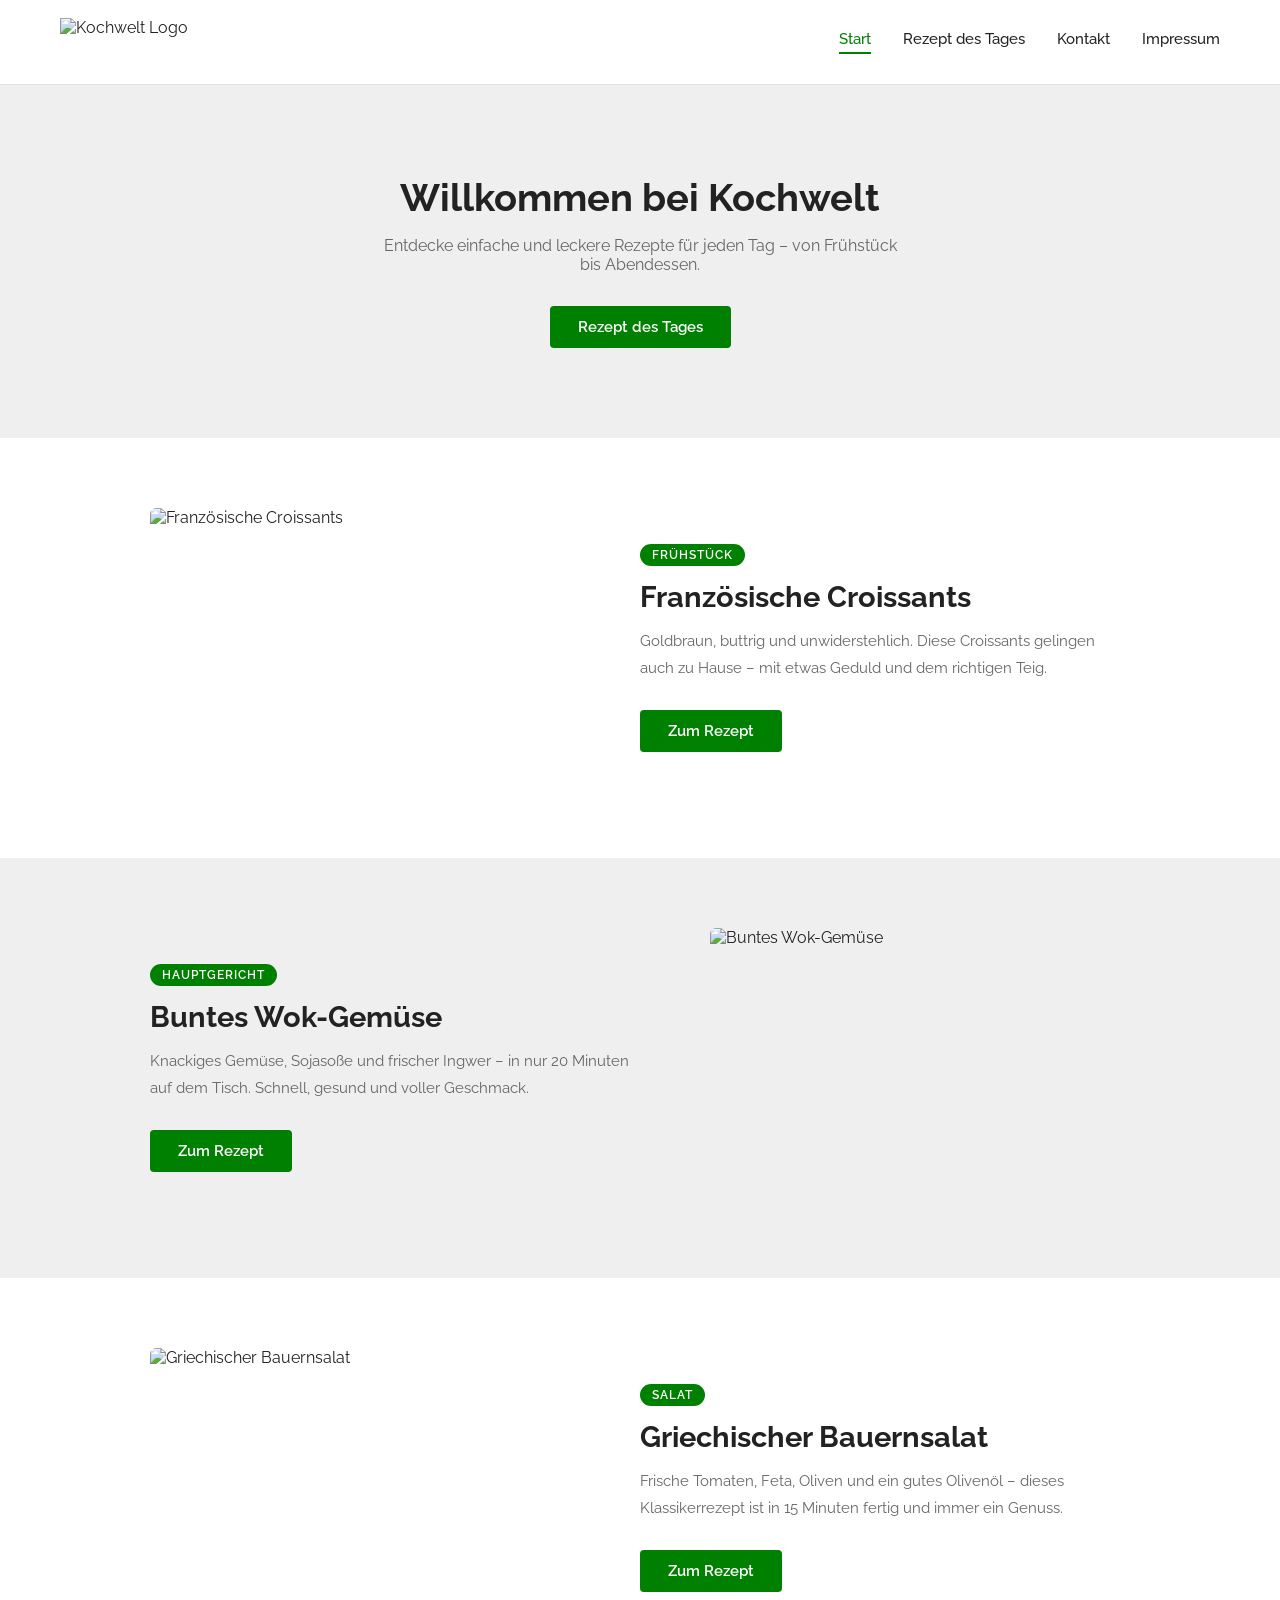
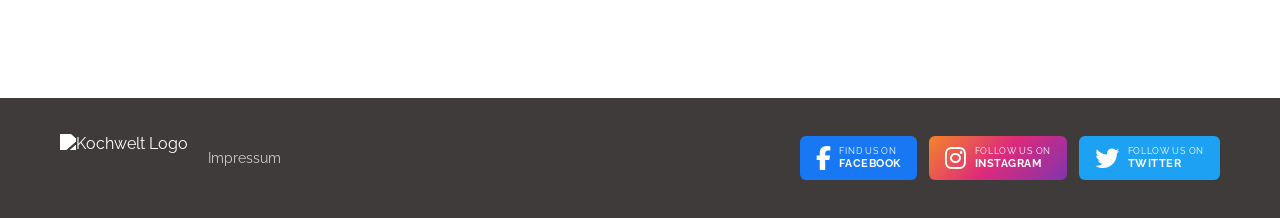
==== index.html @ 2f254ff5 "Add files via upload" ====
<!DOCTYPE html>
<html lang="de">
<head>
  <meta charset="UTF-8" />
  <meta name="viewport" content="width=device-width, initial-scale=1.0" />
  <title>Kochwelt – Startseite</title>
  <link rel="stylesheet" href="style.css" />
  <link rel="stylesheet" href="https://cdnjs.cloudflare.com/ajax/libs/font-awesome/6.5.0/css/all.min.css" />
</head>
<body>

  <!-- HEADER -->
  <header>
    <a href="index.html" class="logo">
      <img src="img/logo.png" alt="Kochwelt Logo" />
    </a>
    <button class="nav-toggle" aria-label="Menü öffnen" onclick="this.closest('header').querySelector('nav').classList.toggle('open')">
      <span></span>
      <span></span>
      <span></span>
    </button>
    <nav>
      <a href="index.html" class="active">Start</a>
      <a href="rezept-des-tages.html">Rezept des Tages</a>
      <a href="kontakt.html">Kontakt</a>
      <a href="impressum.html">Impressum</a>
    </nav>
  </header>

  <!-- HERO -->
  <section class="hero">
    <div class="hero-content fly-up">
      <h1>Willkommen bei Kochwelt</h1>
      <p>Entdecke einfache und leckere Rezepte für jeden Tag – von Frühstück bis Abendessen.</p>
      <a href="rezept-des-tages.html" class="btn-green">Rezept des Tages</a>
    </div>
  </section>

  <!-- REZEPT 1 — Bild links, Text rechts -->
  <section class="showcase-section bg-white">
    <div class="showcase fly-left">
      <img src="img/croissant.jpg" alt="Französische Croissants" />
      <div class="showcase-text">
        <span class="showcase-tag">Frühstück</span>
        <h2>Französische Croissants</h2>
        <p>Goldbraun, buttrig und unwiderstehlich. Diese Croissants gelingen auch zu Hause – mit etwas Geduld und dem richtigen Teig.</p>
        <a href="rezept-croissant.html" class="btn-green">Zum Rezept</a>
      </div>
    </div>
  </section>

  <!-- REZEPT 2 — Text links, Bild rechts -->
  <section class="showcase-section bg-gray">
    <div class="showcase showcase-reverse fly-right">
      <img src="img/wok.jpg" alt="Buntes Wok-Gemüse" />
      <div class="showcase-text">
        <span class="showcase-tag">Hauptgericht</span>
        <h2>Buntes Wok-Gemüse</h2>
        <p>Knackiges Gemüse, Sojasoße und frischer Ingwer – in nur 20 Minuten auf dem Tisch. Schnell, gesund und voller Geschmack.</p>
        <a href="rezept-wok.html" class="btn-green">Zum Rezept</a>
      </div>
    </div>
  </section>

  <!-- REZEPT 3 — Bild links, Text rechts -->
  <section class="showcase-section bg-white">
    <div class="showcase fly-left">
      <img src="img/salad.jpg" alt="Griechischer Bauernsalat" />
      <div class="showcase-text">
        <span class="showcase-tag">Salat</span>
        <h2>Griechischer Bauernsalat</h2>
        <p>Frische Tomaten, Feta, Oliven und ein gutes Olivenöl – dieses Klassikerrezept ist in 15 Minuten fertig und immer ein Genuss.</p>
        <a href="rezept-bauernsalat.html" class="btn-green">Zum Rezept</a>
      </div>
    </div>
  </section>

  <!-- FOOTER -->
  <footer>
    <div class="footer-left">
      <a href="index.html" class="logo">
        <img src="img/logo.png" alt="Kochwelt Logo" />
      </a>
      <a href="impressum.html" class="footer-impressum">Impressum</a>
    </div>
    <div class="social-links">
      <a href="https://www.facebook.com/?locale=de_DE" target="_blank" class="social-btn facebook">
        <i class="fa-brands fa-facebook-f"></i>
        <div><span class="find-text">Find us on</span>Facebook</div>
      </a>
      <a href="https://www.instagram.com/" target="_blank" class="social-btn instagram">
        <i class="fa-brands fa-instagram"></i>
        <div><span class="find-text">Follow us on</span>Instagram</div>
      </a>
      <a href="https://x.com/?lang=de" target="_blank" class="social-btn twitter">
        <i class="fa-brands fa-twitter"></i>
        <div><span class="find-text">Follow us on</span>Twitter</div>
      </a>
    </div>
  </footer>

  <script>
    const observer = new IntersectionObserver((entries) => {
      entries.forEach(entry => {
        if (entry.isIntersecting) entry.target.classList.add('visible');
      });
    }, { threshold: 0.15 });

    document.querySelectorAll('.fly-left, .fly-right, .fly-up').forEach(el => {
      observer.observe(el);
    });
  </script>

</body>
</html>
---- style.css ----
/* ===========================
   Kochwelt — Global Styles
   Font: Raleway (Google Fonts)
   =========================== */

@import url('https://fonts.googleapis.com/css2?family=Raleway:wght@300;400;500;600;700&display=swap');

*, *::before, *::after {
  box-sizing: border-box;
  margin: 0;
  padding: 0;
}

:root {
  --green:   #008001;
  --white:   #ffffff;
  --gray-bg: #efefef;
  --footer:  #403b3b;
  --text:    #222222;
  --muted:   #666666;
}

body {
  font-family: 'Raleway', sans-serif;
  color: var(--text);
  background: var(--white);
  min-width: 320px;
}

a {
  color: inherit;
  text-decoration: none;
}

img {
  display: block;
  max-width: 100%;
}

/* ===========================
   HEADER / NAV
   =========================== */

header {
  display: flex;
  align-items: center;
  justify-content: space-between;
  padding: 18px 60px;
  background: var(--white);
  border-bottom: 1px solid #e0e0e0;
}

.logo {
  display: flex;
  align-items: center;
  gap: 10px;
}

.logo img {
  height: 48px;
  width: auto;
}

.logo-text {
  font-size: 1.5rem;
  font-weight: 600;
  letter-spacing: 0.02em;
}

nav {
  display: flex;
  gap: 32px;
}

nav a {
  font-size: 0.95rem;
  font-weight: 500;
  color: var(--text);
  padding-bottom: 4px;
  border-bottom: 2px solid transparent;
  transition: border-color 0.2s;
}

nav a:hover {
  border-bottom-color: var(--green);
}

nav a.active {
  color: var(--green);
  border-bottom-color: var(--green);
}

/* ===========================
   FOOTER
   =========================== */

footer {
  background: var(--footer);
  color: #cccccc;
  padding: 36px 60px;
  display: flex;
  align-items: center;
  justify-content: space-between;
}

footer .logo img {
  filter: brightness(0) invert(1);
}

footer .logo-text {
  color: var(--white);
  font-size: 1.3rem;
}

.footer-left {
  display: flex;
  align-items: center;
  gap: 20px;
}

.footer-impressum {
  font-size: 0.85rem;
  color: #cccccc;
  border-bottom: 1px solid transparent;
  transition: border-color 0.2s, color 0.2s;
}

.footer-impressum:hover {
  color: var(--white);
  border-bottom-color: var(--white);
}

.social-links {
  display: flex;
  gap: 12px;
  align-items: center;
}

.social-btn {
  display: flex;
  align-items: center;
  gap: 8px;
  padding: 10px 16px;
  border-radius: 6px;
  font-size: 0.7rem;
  font-weight: 700;
  letter-spacing: 0.05em;
  color: var(--white);
  text-transform: uppercase;
  line-height: 1.2;
}

.social-btn .find-text {
  font-size: 0.55rem;
  font-weight: 400;
  text-transform: uppercase;
  display: block;
  letter-spacing: 0.08em;
}

.social-btn i {
  font-size: 1.5rem;
}

.social-btn.facebook  { background: #1877f2; }
.social-btn.instagram { background: linear-gradient(135deg, #f58529, #dd2a7b, #8134af); }
.social-btn.twitter   { background: #1da1f2; }

/* ===========================
   REZEPT DES TAGES — FEATURED
   =========================== */

.featured-recipe {
  display: flex;
  align-items: center;
  gap: 60px;
  padding: 60px 60px;
  background: var(--white);
  max-width: 1200px;
  margin: 0 auto;
}

.featured-recipe .recipe-img {
  width: 340px;
  height: 240px;
  object-fit: cover;
  border-radius: 4px;
  flex-shrink: 0;
}

.featured-recipe .recipe-info h1 {
  font-size: 1.8rem;
  font-weight: 700;
  margin-bottom: 16px;
}

.featured-recipe .recipe-info p {
  font-size: 0.95rem;
  line-height: 1.7;
  color: var(--muted);
  margin-bottom: 28px;
}

/* ===========================
   BUTTONS
   =========================== */

.btn-green {
  display: inline-block;
  background: var(--green);
  color: var(--white);
  padding: 12px 28px;
  font-family: 'Raleway', sans-serif;
  font-size: 0.95rem;
  font-weight: 600;
  border: none;
  border-radius: 4px;
  cursor: pointer;
  transition: background 0.2s;
}

.btn-green:hover {
  background: #006600;
}

/* ===========================
   LUST AUF WAS NEUES — CARDS
   =========================== */

.new-recipes {
  background: var(--gray-bg);
  padding: 60px;
  text-align: center;
}

.new-recipes h2 {
  font-size: 1.6rem;
  font-weight: 700;
  margin-bottom: 40px;
}

.recipe-cards {
  display: flex;
  justify-content: center;
  gap: 40px;
  max-width: 1100px;
  margin: 0 auto;
}

.recipe-card {
  display: flex;
  flex-direction: column;
  align-items: center;
  gap: 12px;
  cursor: pointer;
}

.recipe-card img {
  width: 200px;
  height: 160px;
  object-fit: cover;
  border-radius: 4px;
}

.recipe-card span {
  font-size: 0.9rem;
  font-weight: 500;
}

/* ===========================
   ARTICLE SECTION
   =========================== */

.article-section {
  padding: 60px 60px;
  max-width: 1200px;
  margin: 0 auto;
}

.article-section h2 {
  font-size: 1.6rem;
  font-weight: 700;
  text-align: center;
  margin-bottom: 36px;
}

.article-content {
  display: flex;
  align-items: center;
  gap: 60px;
}

.article-content p {
  font-size: 0.95rem;
  line-height: 1.75;
  color: var(--muted);
  flex: 1;
}

.article-content img {
  width: 220px;
  height: 170px;
  object-fit: cover;
  border-radius: 4px;
  flex-shrink: 0;
}

/* ===========================
   KONTAKT
   =========================== */

.kontakt-wrapper {
  min-height: calc(100vh - 80px - 120px);
  display: flex;
  align-items: center;
  justify-content: center;
  padding: 60px 20px;
}

.kontakt-card {
  background: var(--gray-bg);
  border-radius: 8px;
  padding: 40px 48px 48px;
  width: 100%;
  max-width: 440px;
}

.kontakt-card h2 {
  font-size: 1.4rem;
  font-weight: 700;
  margin-bottom: 28px;
}

.form-group {
  margin-bottom: 20px;
}

.form-group label {
  display: block;
  font-size: 0.88rem;
  font-weight: 500;
  margin-bottom: 6px;
  color: var(--muted);
}

.form-group input,
.form-group textarea {
  width: 100%;
  padding: 10px 12px;
  border: 1px solid #cccccc;
  border-radius: 4px;
  font-family: 'Raleway', sans-serif;
  font-size: 0.9rem;
  background: var(--white);
  outline: none;
  transition: border-color 0.2s;
}

.form-group input:focus,
.form-group textarea:focus {
  border-color: var(--green);
}

.form-group textarea {
  height: 180px;
  resize: vertical;
}

.form-submit {
  text-align: center;
  margin-top: 28px;
}

/* ===========================
   REZEPT DETAIL
   =========================== */

.rezept-detail {
  max-width: 900px;
  margin: 0 auto;
  padding: 50px 40px 80px;
}

.rezept-detail h1 {
  font-size: 2rem;
  font-weight: 700;
  margin-bottom: 20px;
}

.rezept-hero-img {
  width: 100%;
  height: 280px;
  object-fit: cover;
  border-radius: 4px;
  margin-bottom: 20px;
}

.rezept-meta {
  display: flex;
  gap: 12px;
  margin-bottom: 40px;
}

.meta-chip {
  display: flex;
  align-items: center;
  gap: 7px;
  background: var(--gray-bg);
  padding: 7px 14px;
  border-radius: 20px;
  font-size: 0.85rem;
  font-weight: 500;
}

.meta-chip i {
  font-size: 0.85rem;
  color: var(--muted);
}

/* Zutaten */

.zutaten-header {
  display: flex;
  align-items: center;
  gap: 16px;
  margin-bottom: 16px;
}

.zutaten-header label {
  font-size: 0.95rem;
  font-weight: 500;
}

.portionen-input {
  width: 50px;
  padding: 6px 10px;
  border: 1px solid #cccccc;
  border-radius: 4px;
  font-family: 'Raleway', sans-serif;
  font-size: 0.95rem;
  text-align: center;
  outline: none;
}

.zutaten-list {
  list-style: none;
  margin-bottom: 48px;
  border-radius: 4px;
  overflow: hidden;
}

.zutaten-list li {
  padding: 13px 18px;
  font-size: 0.92rem;
}

.zutaten-list li:nth-child(odd) {
  background: var(--gray-bg);
}

.zutaten-list li:nth-child(even) {
  background: var(--white);
}

/* Zubereitung */

.zubereitung h2 {
  font-size: 1.5rem;
  font-weight: 700;
  margin-bottom: 16px;
}

.zubereitung-meta {
  display: flex;
  gap: 12px;
  margin-bottom: 20px;
}

.zubereitung p {
  font-size: 0.92rem;
  line-height: 1.8;
  color: var(--muted);
  margin-bottom: 40px;
}

/* Autor */

.rezept-autor h3 {
  font-size: 1rem;
  font-weight: 700;
  margin-bottom: 16px;
}

.autor-info {
  display: flex;
  align-items: center;
  gap: 16px;
}

.autor-info img {
  width: 56px;
  height: 56px;
  border-radius: 50%;
  object-fit: cover;
}

.autor-info span {
  font-size: 1rem;
  font-weight: 500;
}

/* ===========================
   HERO
   =========================== */

.hero {
  background: var(--gray-bg);
  padding: 90px 60px;
  display: flex;
  align-items: center;
  justify-content: center;
  text-align: center;
}

.hero-content h1 {
  font-size: 2.4rem;
  font-weight: 700;
  margin-bottom: 16px;
}

.hero-content p {
  font-size: 1rem;
  color: var(--muted);
  margin-bottom: 32px;
  max-width: 520px;
}

/* ===========================
   SHOWCASE (alternierend)
   =========================== */

.showcase-section {
  padding: 70px 0;
}

.bg-white { background: var(--white); }
.bg-gray  { background: var(--gray-bg); }

.showcase {
  display: flex;
  align-items: center;
  gap: 70px;
  max-width: 1100px;
  margin: 0 auto;
  padding: 0 60px;
}

.showcase-reverse {
  flex-direction: row-reverse;
}

.showcase img {
  width: 420px;
  height: 280px;
  object-fit: cover;
  border-radius: 6px;
  flex-shrink: 0;
}

.showcase-text {
  flex: 1;
}

.showcase-tag {
  display: inline-block;
  background: var(--green);
  color: var(--white);
  font-size: 0.75rem;
  font-weight: 600;
  letter-spacing: 0.08em;
  text-transform: uppercase;
  padding: 4px 12px;
  border-radius: 20px;
  margin-bottom: 14px;
}

.showcase-text h2 {
  font-size: 1.8rem;
  font-weight: 700;
  margin-bottom: 14px;
}

.showcase-text p {
  font-size: 0.95rem;
  line-height: 1.75;
  color: var(--muted);
  margin-bottom: 28px;
}

/* ===========================
   SCROLL ANIMATIONS
   =========================== */

.fly-left,
.fly-right,
.fly-up {
  opacity: 0;
  transition: opacity 0.7s ease, transform 0.7s ease;
}

.fly-left  { transform: translateX(-60px); }
.fly-right { transform: translateX(60px); }
.fly-up    { transform: translateY(40px); }

.fly-left.visible,
.fly-right.visible,
.fly-up.visible {
  opacity: 1;
  transform: translate(0);
}

.recipe-cards .fly-left  { transition-delay: 0s; }
.recipe-cards .fly-up    { transition-delay: 0.15s; }
.recipe-cards .fly-right { transition-delay: 0.3s; }

/* ===========================
   IMPRESSUM
   =========================== */

.impressum-wrapper {
  max-width: 760px;
  margin: 60px auto 80px;
  padding: 0 40px;
}

.impressum-wrapper h1 {
  font-size: 2rem;
  font-weight: 700;
  margin-bottom: 32px;
}

.impressum-wrapper h2 {
  font-size: 1.1rem;
  font-weight: 700;
  margin: 28px 0 8px;
}

.impressum-wrapper p,
.impressum-wrapper a {
  font-size: 0.93rem;
  line-height: 1.75;
  color: var(--muted);
}

.impressum-wrapper a {
  color: var(--green);
  text-decoration: underline;
}

/* ===========================
   HAMBURGER BUTTON (desktop: hidden)
   =========================== */

.nav-toggle {
  display: none;
  flex-direction: column;
  justify-content: center;
  gap: 5px;
  cursor: pointer;
  background: none;
  border: none;
  padding: 6px;
}

.nav-toggle span {
  display: block;
  width: 24px;
  height: 2px;
  background: var(--text);
  border-radius: 2px;
  transition: all 0.3s;
}

/* ===========================
   RESPONSIVE — max 800px
   =========================== */

@media (max-width: 800px) {

  /* --- Header --- */
  header {
    padding: 14px 20px;
    position: relative;
  }

  .logo-text {
    display: none;
  }

  .nav-toggle {
    display: flex;
  }

  nav {
    display: none;
    flex-direction: column;
    gap: 0;
    position: absolute;
    top: 100%;
    left: 0;
    right: 0;
    background: var(--white);
    border-top: 1px solid #e0e0e0;
    box-shadow: 0 6px 16px rgba(0,0,0,0.1);
    z-index: 200;
  }

  nav.open {
    display: flex;
  }

  nav a {
    padding: 14px 20px;
    border-bottom: 1px solid #f0f0f0;
    font-size: 1rem;
    font-weight: 500;
  }

  nav a:last-child {
    border-bottom: none;
  }

  /* --- Hero --- */
  .hero {
    padding: 50px 20px;
  }

  .hero-content h1 {
    font-size: 1.7rem;
  }

  .hero-content p {
    font-size: 0.9rem;
    max-width: 100%;
  }

  /* --- Showcase --- */
  .showcase-section {
    padding: 36px 0;
  }

  .showcase,
  .showcase.showcase-reverse {
    flex-direction: column !important;
    gap: 22px;
    padding: 0 20px;
  }

  .showcase img {
    width: 100%;
    height: 210px;
    flex-shrink: unset;
  }

  .showcase-text {
    text-align: center;
  }

  .showcase-text h2 {
    font-size: 1.4rem;
  }

  .showcase-text p {
    font-size: 0.9rem;
    margin-bottom: 20px;
  }

  /* --- New Recipes / Cards --- */
  .new-recipes {
    padding: 40px 20px;
  }

  .new-recipes h2 {
    font-size: 1.3rem;
    margin-bottom: 28px;
  }

  .recipe-cards {
    flex-direction: column;
    align-items: center;
    gap: 24px;
  }

  .recipe-card img {
    width: 100%;
    max-width: 300px;
    height: 180px;
  }

  /* --- Featured Recipe --- */
  .featured-recipe {
    flex-direction: column;
    padding: 30px 20px;
    gap: 22px;
  }

  .featured-recipe .recipe-img {
    width: 100%;
    height: 210px;
    flex-shrink: unset;
  }

  .featured-recipe .recipe-info h1 {
    font-size: 1.5rem;
  }

  /* --- Article Section --- */
  .article-section {
    padding: 36px 20px;
  }

  .article-section h2 {
    font-size: 1.3rem;
    margin-bottom: 24px;
  }

  .article-content {
    flex-direction: column;
    gap: 22px;
  }

  .article-content img {
    width: 100%;
    height: 180px;
    flex-shrink: unset;
  }

  /* --- Rezept Detail --- */
  .rezept-detail {
    padding: 28px 20px 50px;
  }

  .rezept-detail h1 {
    font-size: 1.5rem;
  }

  .rezept-hero-img {
    height: 200px;
  }

  .rezept-meta {
    flex-wrap: wrap;
    gap: 8px;
  }

  .zubereitung-meta {
    flex-wrap: wrap;
    gap: 8px;
  }

  /* --- Kontakt --- */
  .kontakt-card {
    padding: 28px 20px 36px;
  }

  .kontakt-card h2 {
    font-size: 1.2rem;
  }

  /* --- Impressum --- */
  .impressum-wrapper {
    margin: 36px auto 56px;
    padding: 0 20px;
  }

  .impressum-wrapper h1 {
    font-size: 1.6rem;
  }

  /* --- Footer --- */
  footer {
    padding: 24px 20px;
    flex-direction: column;
    gap: 16px;
    text-align: center;
  }

  .social-links {
    gap: 10px;
    justify-content: center;
  }

  .social-btn div {
    display: none;
  }

  .social-btn {
    padding: 10px 14px;
    border-radius: 8px;
  }

  .social-btn i {
    font-size: 1.4rem;
  }

}
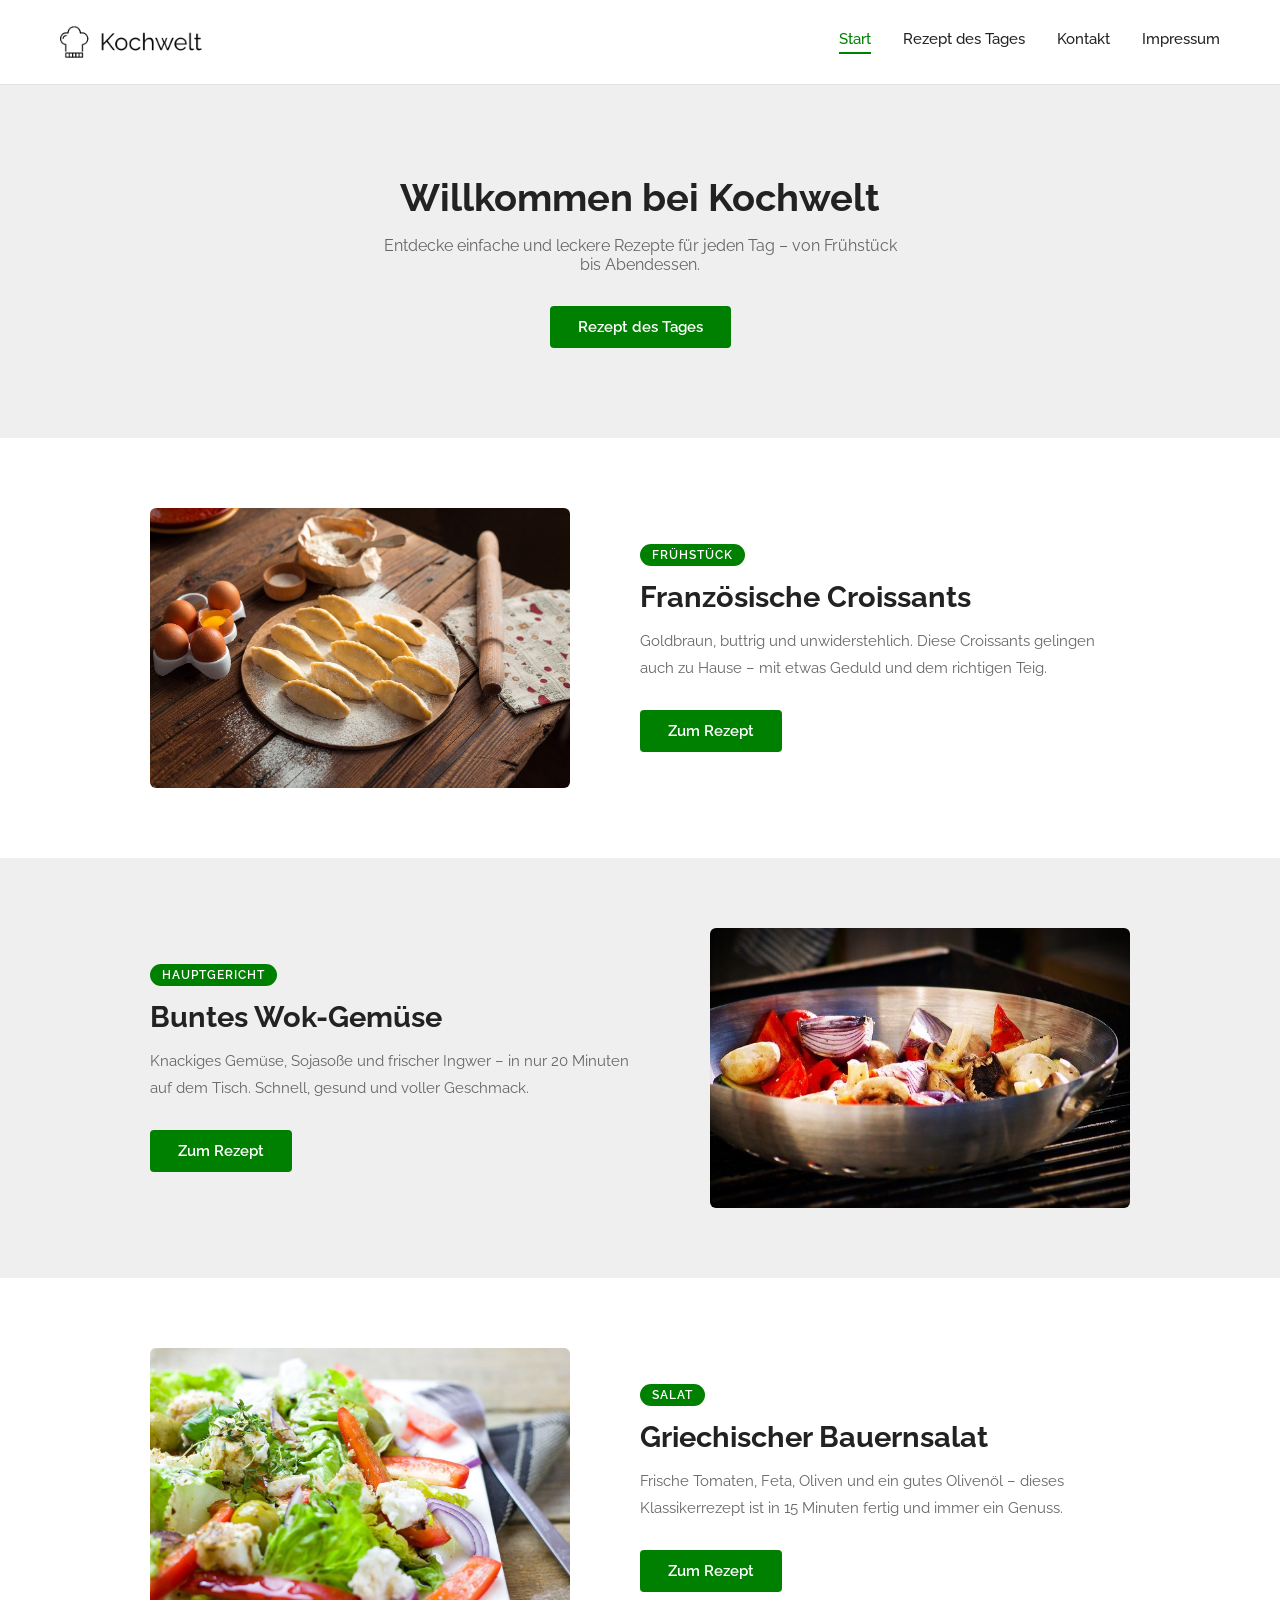
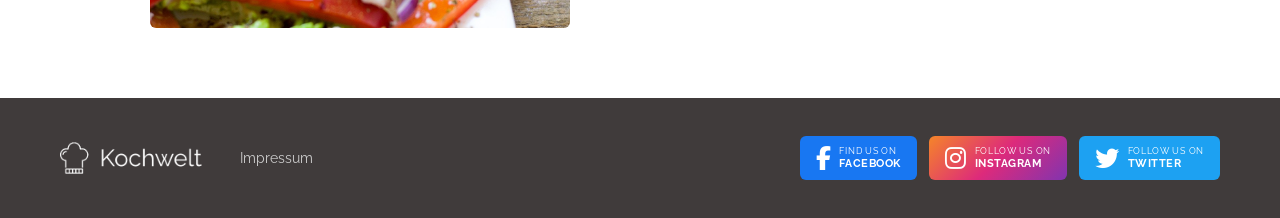
==== commit 1e8032d5: "Add files via upload" ====
--- a/index.html
+++ b/index.html
@@ -5,6 +5,7 @@
   <meta name="viewport" content="width=device-width, initial-scale=1.0" />
   <title>Kochwelt – Startseite</title>
   <link rel="stylesheet" href="style.css" />
+  <link rel="icon" type="image/x-icon" href="img/logo_small.png">
   <link rel="stylesheet" href="https://cdnjs.cloudflare.com/ajax/libs/font-awesome/6.5.0/css/all.min.css" />
 </head>
 <body>
@@ -21,7 +22,7 @@
     </button>
     <nav>
       <a href="index.html" class="active">Start</a>
-      <a href="rezept-des-tages.html">Rezept des Tages</a>
+      <a href="rezept-croissant.html">Rezept des Tages</a>
       <a href="kontakt.html">Kontakt</a>
       <a href="impressum.html">Impressum</a>
     </nav>
@@ -32,7 +33,7 @@
     <div class="hero-content fly-up">
       <h1>Willkommen bei Kochwelt</h1>
       <p>Entdecke einfache und leckere Rezepte für jeden Tag – von Frühstück bis Abendessen.</p>
-      <a href="rezept-des-tages.html" class="btn-green">Rezept des Tages</a>
+      <a href="rezept-croissant.html" class="btn-green">Rezept des Tages</a>
     </div>
   </section>
 
--- a/style.css
+++ b/style.css
@@ -25,6 +25,9 @@
   color: var(--text);
   background: var(--white);
   min-width: 320px;
+  min-height: 100vh;
+  display: flex;
+  flex-direction: column;
 }
 
 a {
@@ -101,6 +104,7 @@
   display: flex;
   align-items: center;
   justify-content: space-between;
+  margin-top: auto;
 }
 
 footer .logo img {
@@ -432,12 +436,13 @@
 }
 
 .portionen-input {
-  width: 50px;
-  padding: 6px 10px;
+  width: 70px;
+  padding: 8px 10px;
   border: 1px solid #cccccc;
   border-radius: 4px;
   font-family: 'Raleway', sans-serif;
-  font-size: 0.95rem;
+  font-size: 1.1rem;
+  font-weight: 600;
   text-align: center;
   outline: none;
 }
@@ -446,7 +451,6 @@
   list-style: none;
   margin-bottom: 48px;
   border-radius: 4px;
-  overflow: hidden;
 }
 
 .zutaten-list li {
